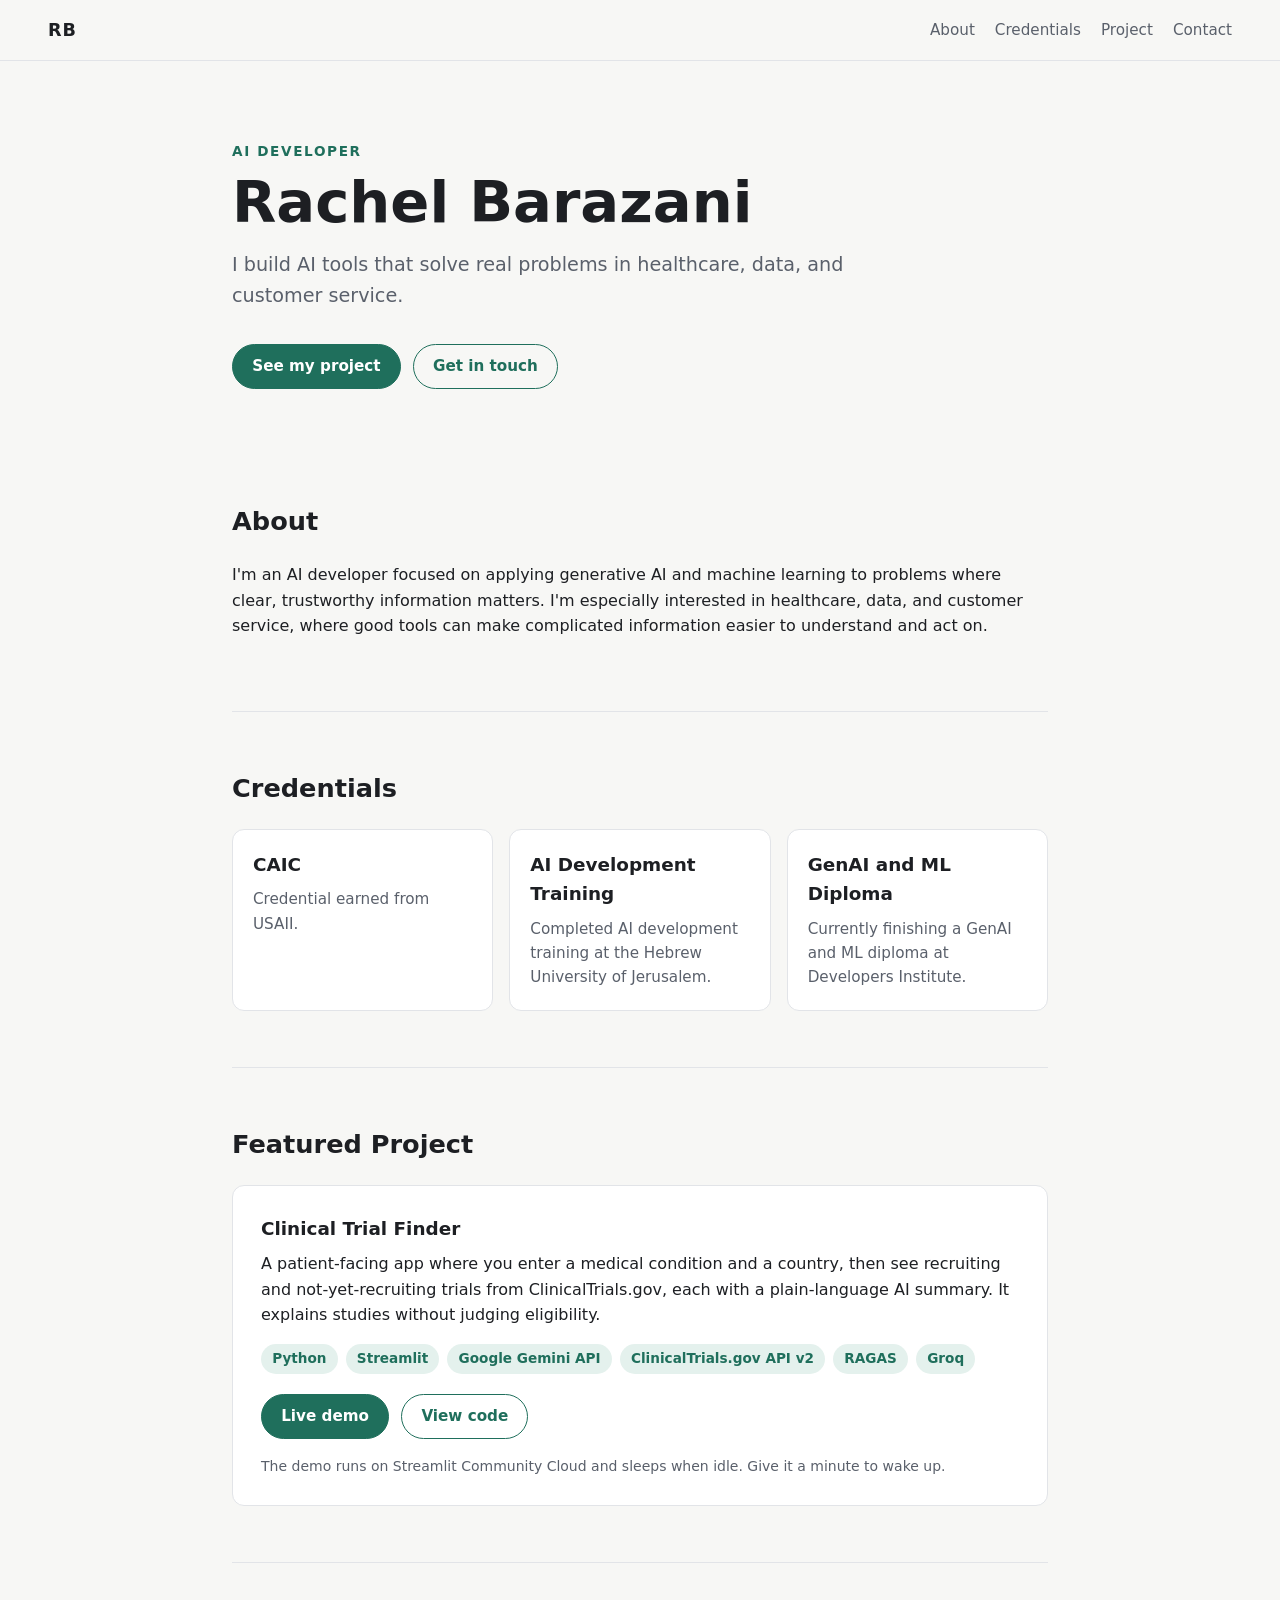
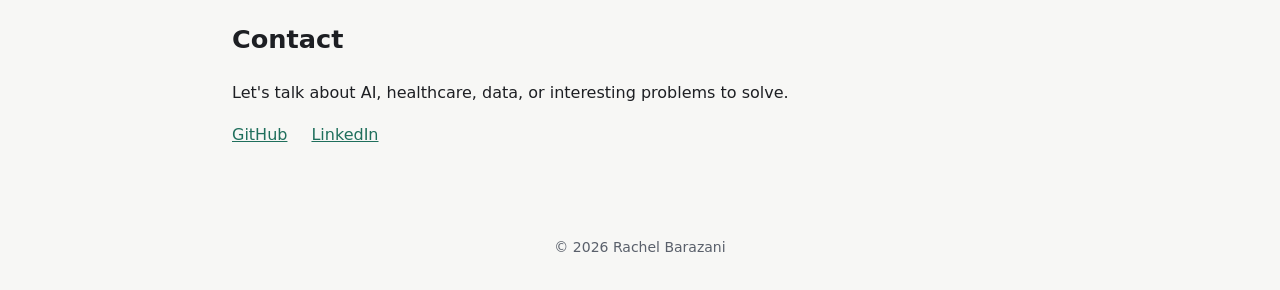
==== index.html @ ed65bde5 "Add files via upload" ====
<!DOCTYPE html>
<html lang="en">
<head>
  <meta charset="UTF-8">
  <meta name="viewport" content="width=device-width, initial-scale=1.0">
  <meta name="description" content="Rachel Barazani, AI developer building practical AI tools for healthcare, data, and customer service.">
  <title>Rachel Barazani | AI Developer</title>
  <link rel="stylesheet" href="style.css">
</head>
<body>

  <header class="site-header">
    <a href="#top" class="logo">RB</a>
    <nav>
      <a href="#about">About</a>
      <a href="#credentials">Credentials</a>
      <a href="#project">Project</a>
      <a href="#contact">Contact</a>
    </nav>
  </header>

  <main id="top">

    <section class="hero">
      <p class="eyebrow">AI Developer</p>
      <h1>Rachel Barazani</h1>
      <p class="lead">I build AI tools that solve real problems in healthcare, data, and customer service.</p>
      <div class="hero-actions">
        <a class="button primary" href="#project">See my project</a>
        <a class="button" href="#contact">Get in touch</a>
      </div>
    </section>

    <section id="about" class="section">
      <h2>About</h2>
      <p>
        I'm an AI developer focused on applying generative AI and machine learning to problems where clear,
        trustworthy information matters. I'm especially interested in healthcare, data, and customer service,
        where good tools can make complicated information easier to understand and act on.
      </p>
    </section>

    <section id="credentials" class="section">
      <h2>Credentials</h2>
      <ul class="cards">
        <li class="card">
          <h3>CAIC</h3>
          <p>Credential earned from USAII.</p>
        </li>
        <li class="card">
          <h3>AI Development Training</h3>
          <p>Completed AI development training at the Hebrew University of Jerusalem.</p>
        </li>
        <li class="card">
          <h3>GenAI and ML Diploma</h3>
          <p>Currently finishing a GenAI and ML diploma at Developers Institute.</p>
        </li>
      </ul>
    </section>

    <section id="project" class="section">
      <h2>Featured Project</h2>
      <article class="project">
        <h3>Clinical Trial Finder</h3>
        <p>
          A patient-facing app where you enter a medical condition and a country, then see recruiting and
          not-yet-recruiting trials from ClinicalTrials.gov, each with a plain-language AI summary.
          It explains studies without judging eligibility.
        </p>
        <ul class="tags" aria-label="Technologies used">
          <li>Python</li>
          <li>Streamlit</li>
          <li>Google Gemini API</li>
          <li>ClinicalTrials.gov API v2</li>
          <li>RAGAS</li>
          <li>Groq</li>
        </ul>
        <div class="project-links">
          <a class="button primary" href="https://clinicaltrialfinder.streamlit.app/" target="_blank" rel="noopener">Live demo</a>
          <a class="button" href="https://github.com/rochelle24-create/Clinical_Trial_Finder" target="_blank" rel="noopener">View code</a>
        </div>
        <p class="note">The demo runs on Streamlit Community Cloud and sleeps when idle. Give it a minute to wake up.</p>
      </article>
    </section>

    <section id="contact" class="section">
      <h2>Contact</h2>
      <p>Let's talk about AI, healthcare, data, or interesting problems to solve.</p>
      <ul class="contact-links">
        <li><a href="https://github.com/rochelle24-create" target="_blank" rel="noopener">GitHub</a></li>
        <!-- TODO: replace the placeholder LinkedIn URL with your real profile -->
        <li><a href="https://www.linkedin.com/in/your-profile" target="_blank" rel="noopener">LinkedIn</a></li>
      </ul>
    </section>

  </main>

  <footer class="site-footer">
    <p>&copy; <span id="year"></span> Rachel Barazani</p>
  </footer>

  <script>
    document.getElementById("year").textContent = new Date().getFullYear();
  </script>
</body>
</html>
---- style.css ----
:root {
  --bg: #f7f7f5;
  --surface: #ffffff;
  --text: #1d1f23;
  --muted: #5a606b;
  --accent: #1f6f5c;
  --accent-soft: #e4f1ed;
  --border: #e2e4e8;
  --radius: 12px;
  --max: 880px;
}

* { box-sizing: border-box; }

html { scroll-behavior: smooth; }

body {
  margin: 0;
  font-family: system-ui, -apple-system, "Segoe UI", Roboto, "Helvetica Neue", Arial, sans-serif;
  line-height: 1.6;
  color: var(--text);
  background: var(--bg);
}

a { color: var(--accent); }

/* Header */
.site-header {
  position: sticky;
  top: 0;
  z-index: 10;
  display: flex;
  align-items: center;
  justify-content: space-between;
  padding: 1rem clamp(1.25rem, 5vw, 3rem);
  background: rgba(247, 247, 245, 0.92);
  backdrop-filter: blur(6px);
  border-bottom: 1px solid var(--border);
}

.logo {
  font-weight: 700;
  font-size: 1.1rem;
  text-decoration: none;
  color: var(--text);
  letter-spacing: 0.05em;
}

.site-header nav {
  display: flex;
  gap: 1.25rem;
  flex-wrap: wrap;
}

.site-header nav a {
  text-decoration: none;
  color: var(--muted);
  font-size: 0.95rem;
}

.site-header nav a:hover { color: var(--accent); }

/* Layout */
main {
  max-width: var(--max);
  margin: 0 auto;
  padding: 0 clamp(1.25rem, 5vw, 2rem);
}

.section {
  padding: 3.5rem 0;
  border-bottom: 1px solid var(--border);
}

.section:last-child { border-bottom: none; }

h2 {
  font-size: 1.6rem;
  margin: 0 0 1.25rem;
}

h3 {
  font-size: 1.15rem;
  margin: 0 0 0.5rem;
}

/* Hero */
.hero {
  padding: 5rem 0 3.5rem;
}

.eyebrow {
  margin: 0 0 0.5rem;
  color: var(--accent);
  font-weight: 600;
  text-transform: uppercase;
  letter-spacing: 0.12em;
  font-size: 0.85rem;
}

.hero h1 {
  font-size: clamp(2.4rem, 6vw, 3.6rem);
  line-height: 1.1;
  margin: 0 0 1rem;
}

.lead {
  font-size: 1.2rem;
  color: var(--muted);
  max-width: 40rem;
  margin: 0 0 2rem;
}

/* Buttons */
.hero-actions,
.project-links {
  display: flex;
  gap: 0.75rem;
  flex-wrap: wrap;
}

.button {
  display: inline-block;
  padding: 0.6rem 1.2rem;
  border-radius: 999px;
  border: 1px solid var(--accent);
  color: var(--accent);
  text-decoration: none;
  font-weight: 600;
  font-size: 0.95rem;
  background: transparent;
}

.button:hover { background: var(--accent-soft); }

.button.primary {
  background: var(--accent);
  color: #fff;
}

.button.primary:hover {
  background: #185a4a;
  color: #fff;
}

/* Cards */
.cards {
  list-style: none;
  padding: 0;
  margin: 0;
  display: grid;
  gap: 1rem;
  grid-template-columns: repeat(auto-fit, minmax(230px, 1fr));
}

.card {
  background: var(--surface);
  border: 1px solid var(--border);
  border-radius: var(--radius);
  padding: 1.25rem;
}

.card p { margin: 0; color: var(--muted); font-size: 0.95rem; }

/* Project */
.project {
  background: var(--surface);
  border: 1px solid var(--border);
  border-radius: var(--radius);
  padding: 1.75rem;
}

.project p { margin: 0 0 1rem; }

.tags {
  list-style: none;
  padding: 0;
  margin: 0 0 1.25rem;
  display: flex;
  flex-wrap: wrap;
  gap: 0.5rem;
}

.tags li {
  background: var(--accent-soft);
  color: var(--accent);
  padding: 0.25rem 0.7rem;
  border-radius: 999px;
  font-size: 0.85rem;
  font-weight: 600;
}

.note {
  margin: 1rem 0 0 !important;
  color: var(--muted);
  font-size: 0.875rem;
}

/* Contact */
.contact-links {
  list-style: none;
  padding: 0;
  margin: 1rem 0 0;
  display: flex;
  gap: 1.5rem;
  flex-wrap: wrap;
}

/* Footer */
.site-footer {
  text-align: center;
  color: var(--muted);
  font-size: 0.875rem;
  padding: 2rem 1rem;
}

.site-footer p { margin: 0; }

/* Small screens */
@media (max-width: 560px) {
  .site-header { flex-direction: column; gap: 0.75rem; }
  .hero { padding-top: 3rem; }
}

@media (prefers-reduced-motion: reduce) {
  html { scroll-behavior: auto; }
}
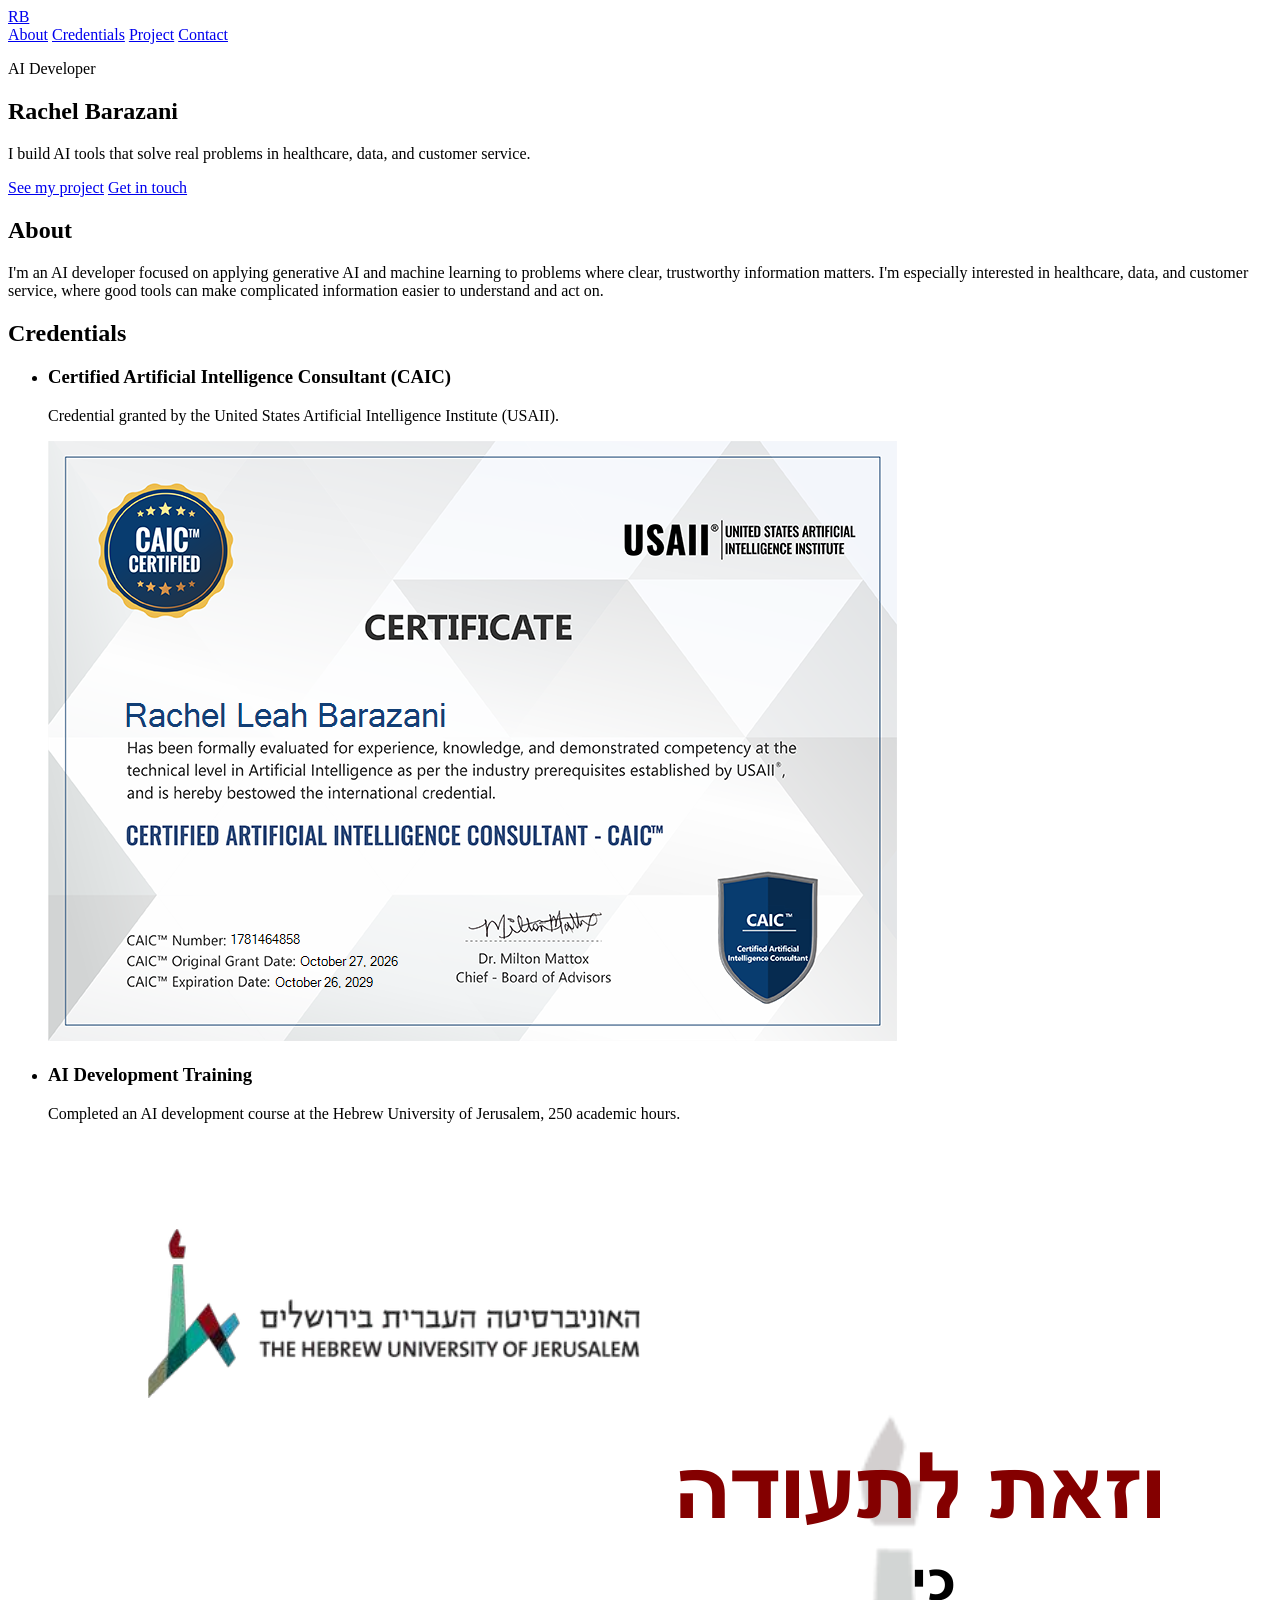
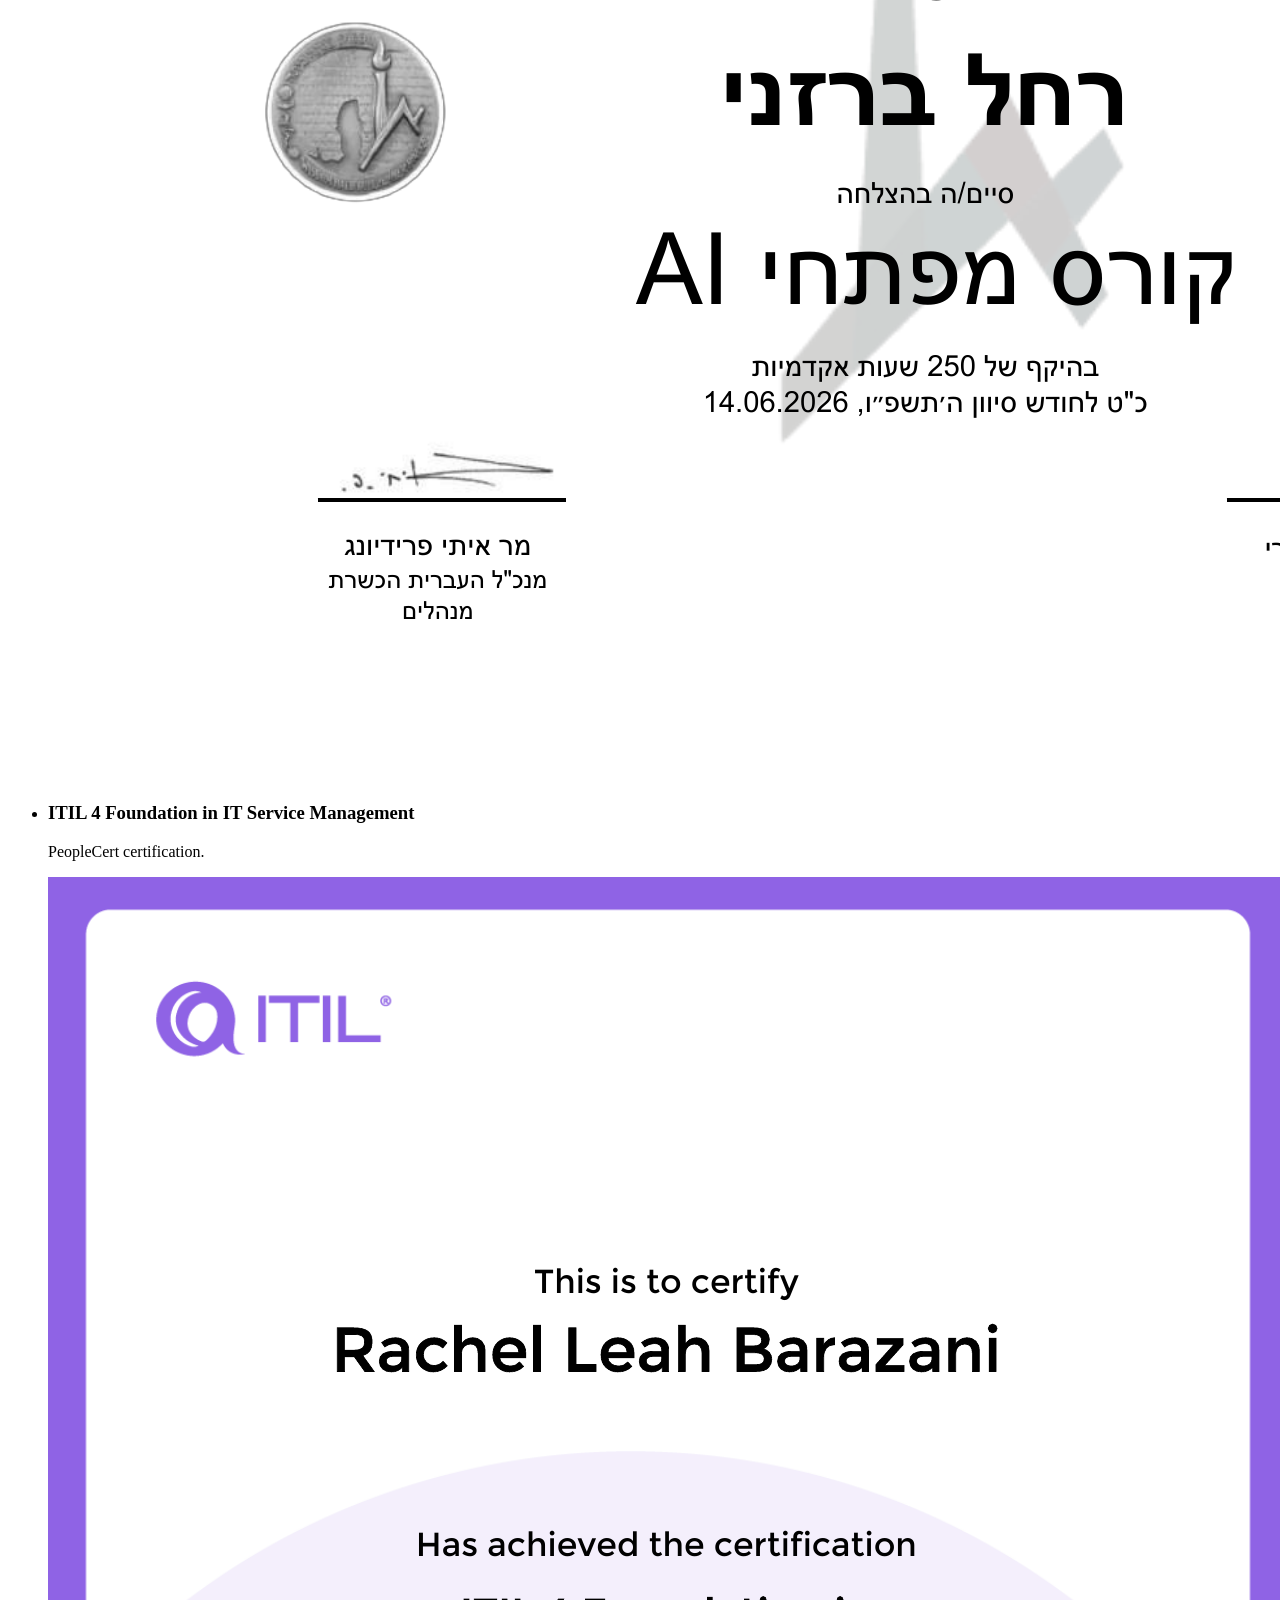
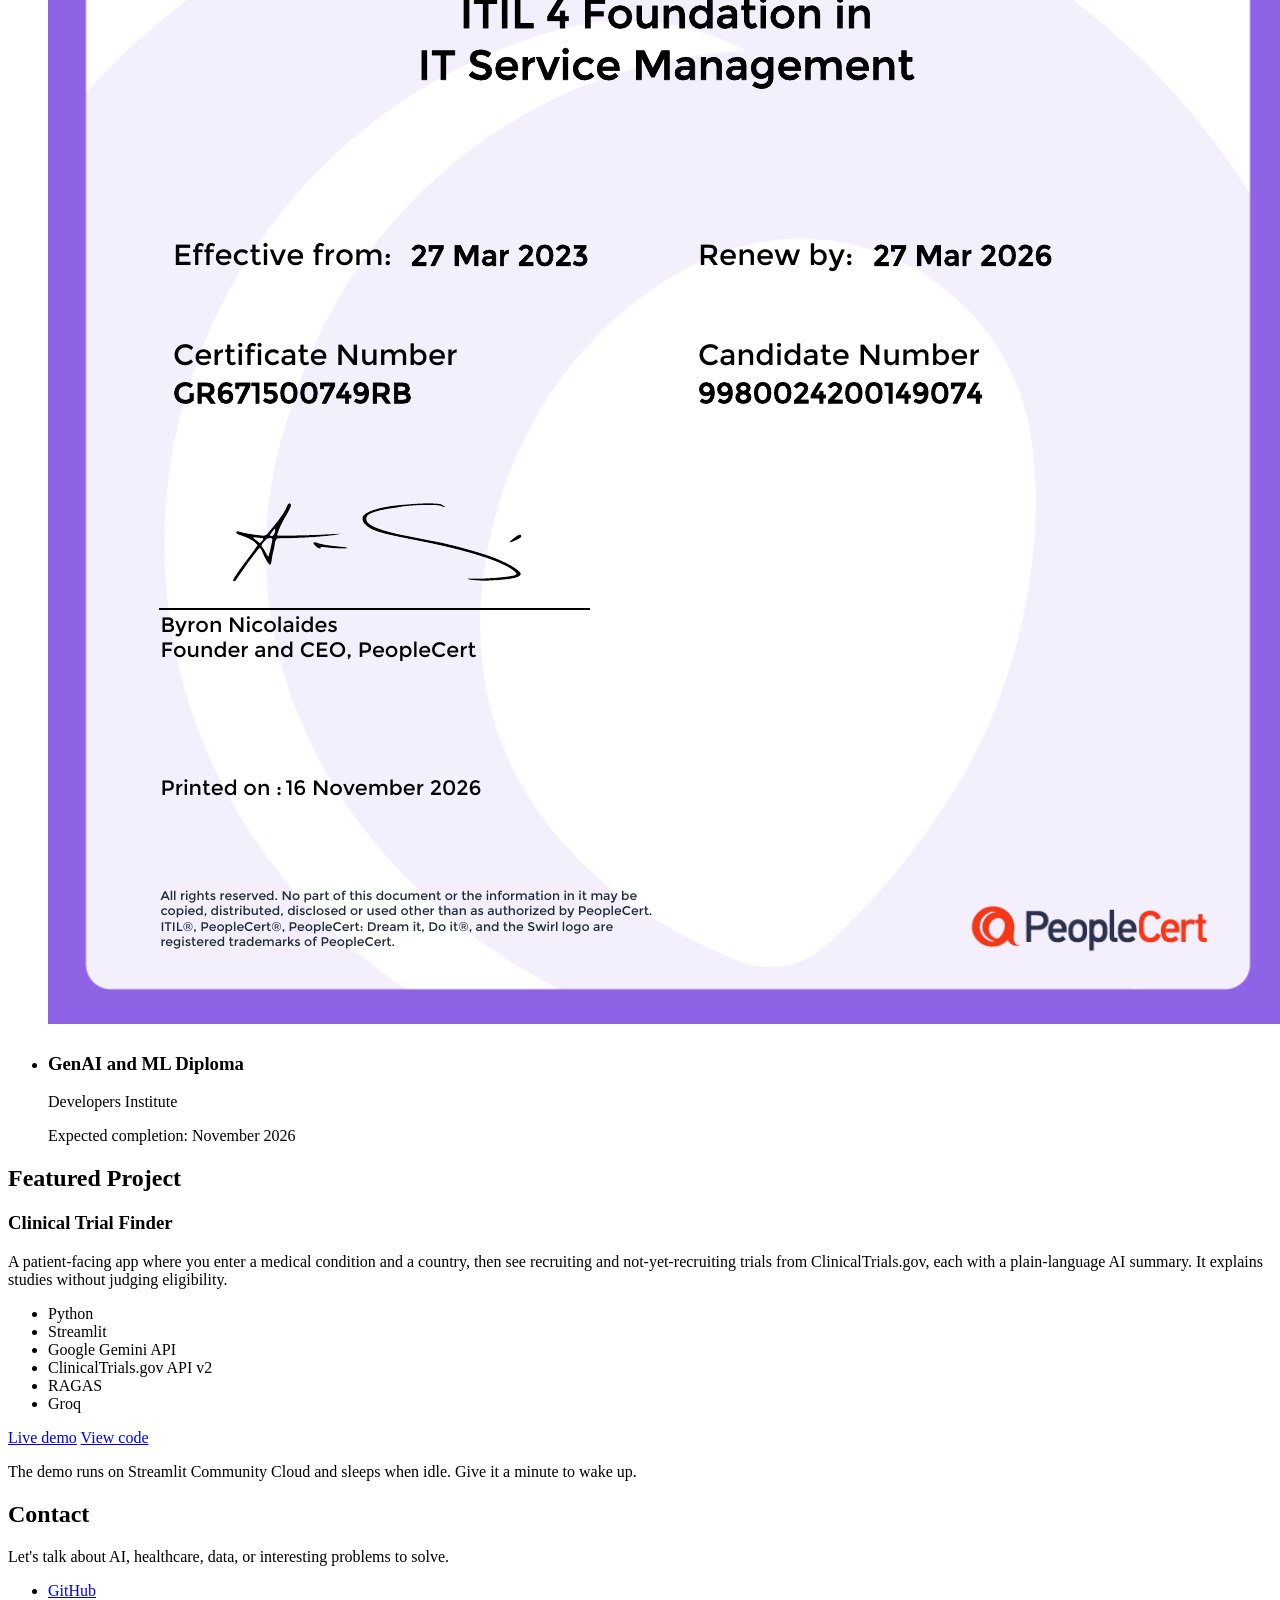
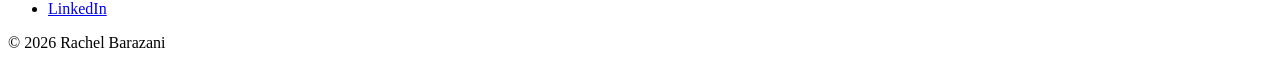
==== commit b8c6b703: "Rename index (1).html to index.html" ====
--- a/index.html
+++ b/index.html
@@ -42,18 +42,26 @@
 
     <section id="credentials" class="section">
       <h2>Credentials</h2>
-      <ul class="cards">
+      <ul class="cards cert-list">
         <li class="card">
-          <h3>CAIC</h3>
-          <p>Credential earned from USAII.</p>
+          <h3>Certified Artificial Intelligence Consultant (CAIC)</h3>
+          <p>Credential granted by the United States Artificial Intelligence Institute (USAII).</p>
+          <img class="cert-img" src="caic-certificate.png" alt="CAIC certificate issued to Rachel Leah Barazani by USAII">
         </li>
         <li class="card">
           <h3>AI Development Training</h3>
-          <p>Completed AI development training at the Hebrew University of Jerusalem.</p>
+          <p>Completed an AI development course at the Hebrew University of Jerusalem, 250 academic hours.</p>
+          <img class="cert-img" src="ai-course-certificate.png" alt="Hebrew University of Jerusalem certificate of completion for an AI developer course, issued to Rachel Barazani">
         </li>
         <li class="card">
+          <h3>ITIL 4 Foundation in IT Service Management</h3>
+          <p>PeopleCert certification.</p>
+          <img class="cert-img" src="itil-certificate.png" alt="ITIL 4 Foundation in IT Service Management certificate issued to Rachel Leah Barazani">
+        </li>
+        <li class="card card-placeholder">
           <h3>GenAI and ML Diploma</h3>
-          <p>Currently finishing a GenAI and ML diploma at Developers Institute.</p>
+          <p>Developers Institute</p>
+          <p class="note">Expected completion: November 2026</p>
         </li>
       </ul>
     </section>
@@ -88,8 +96,7 @@
       <p>Let's talk about AI, healthcare, data, or interesting problems to solve.</p>
       <ul class="contact-links">
         <li><a href="https://github.com/rochelle24-create" target="_blank" rel="noopener">GitHub</a></li>
-        <!-- TODO: replace the placeholder LinkedIn URL with your real profile -->
-        <li><a href="https://www.linkedin.com/in/your-profile" target="_blank" rel="noopener">LinkedIn</a></li>
+        <li><a href="https://www.linkedin.com/in/rachel-barazani/" target="_blank" rel="noopener">LinkedIn</a></li>
       </ul>
     </section>
 
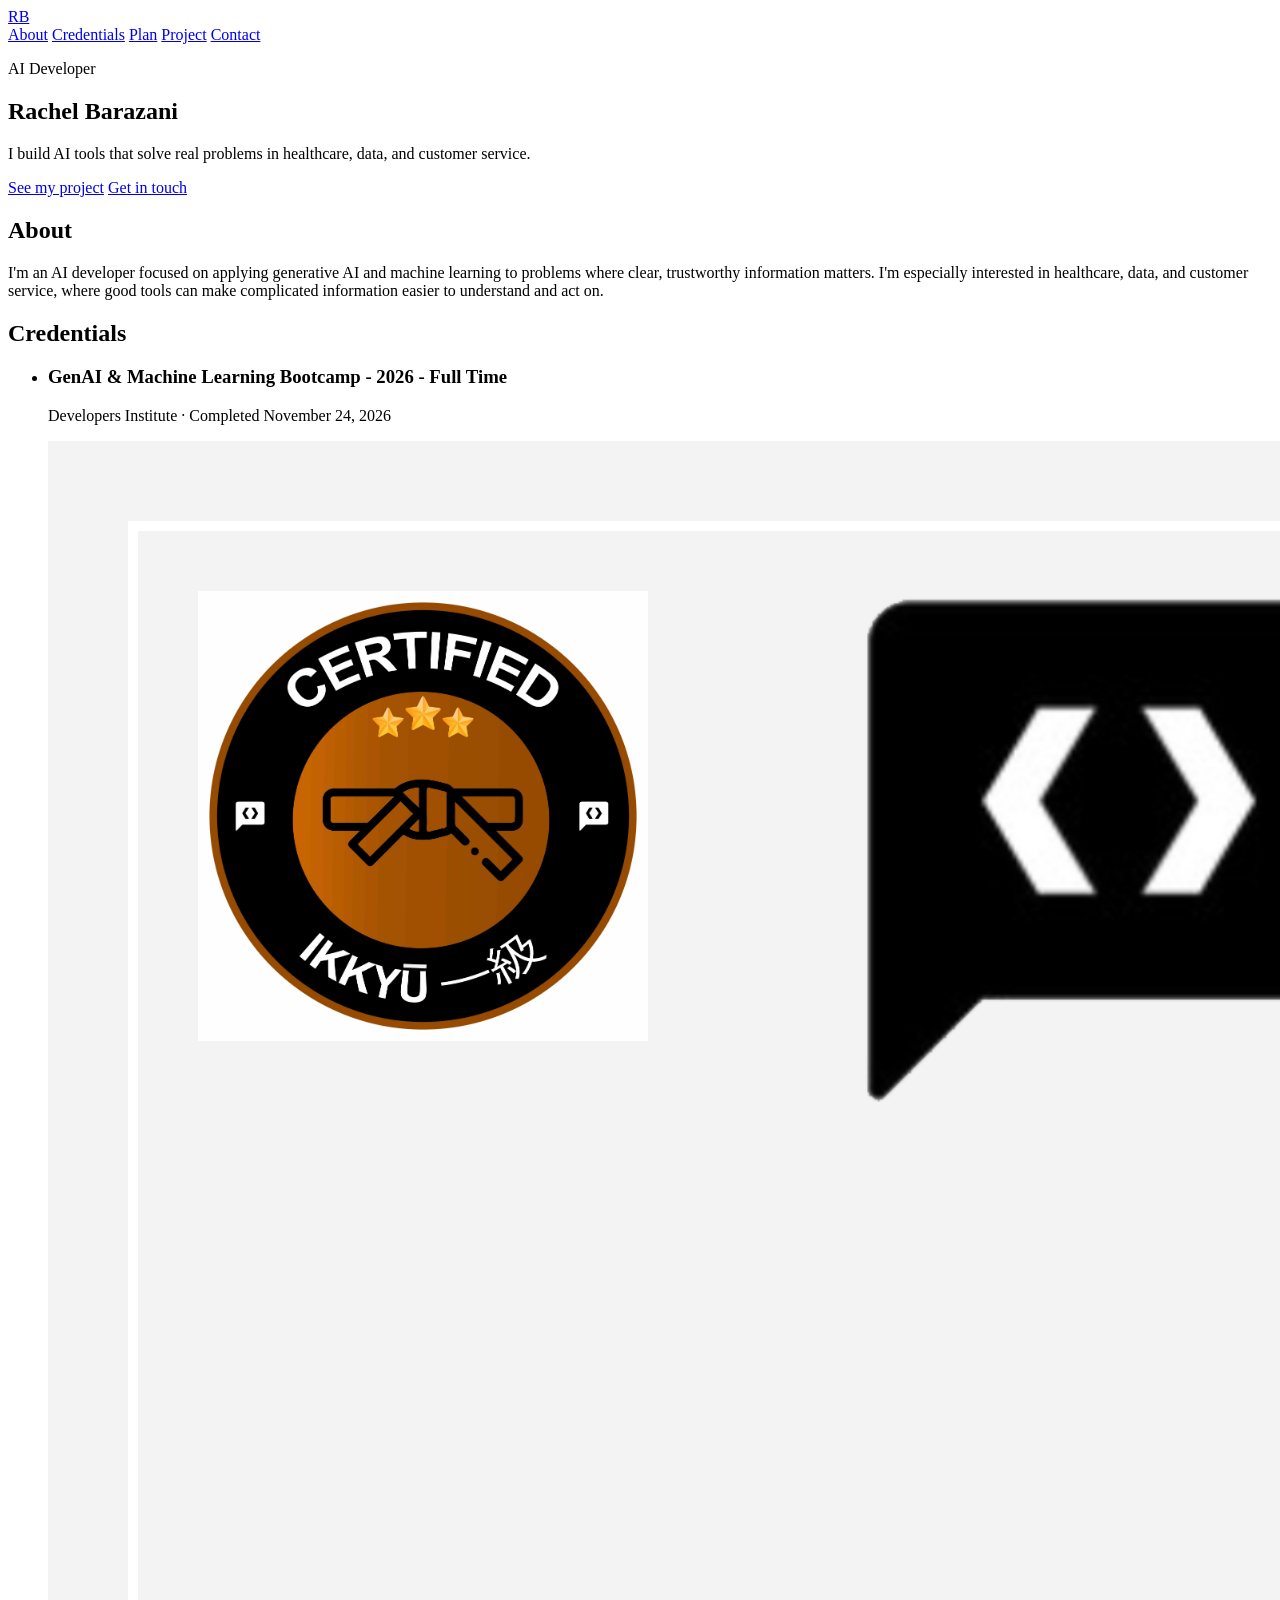
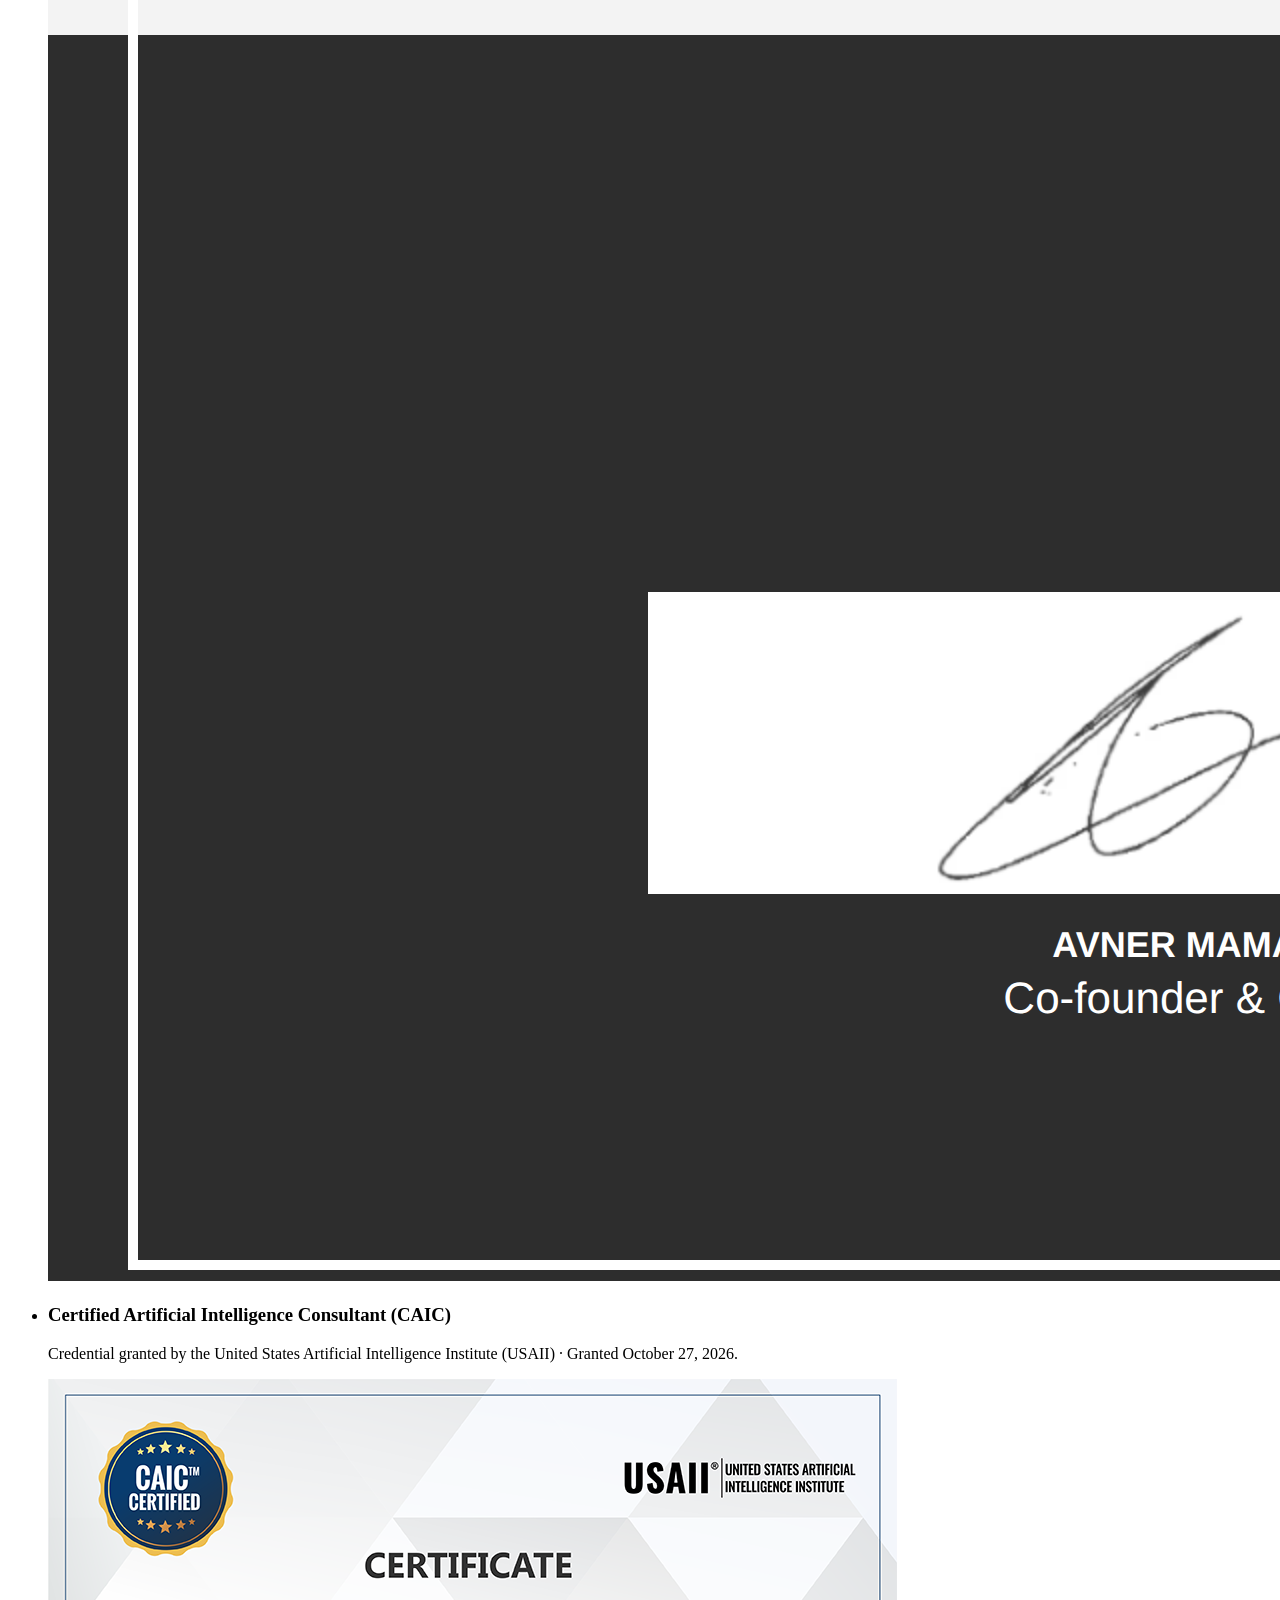
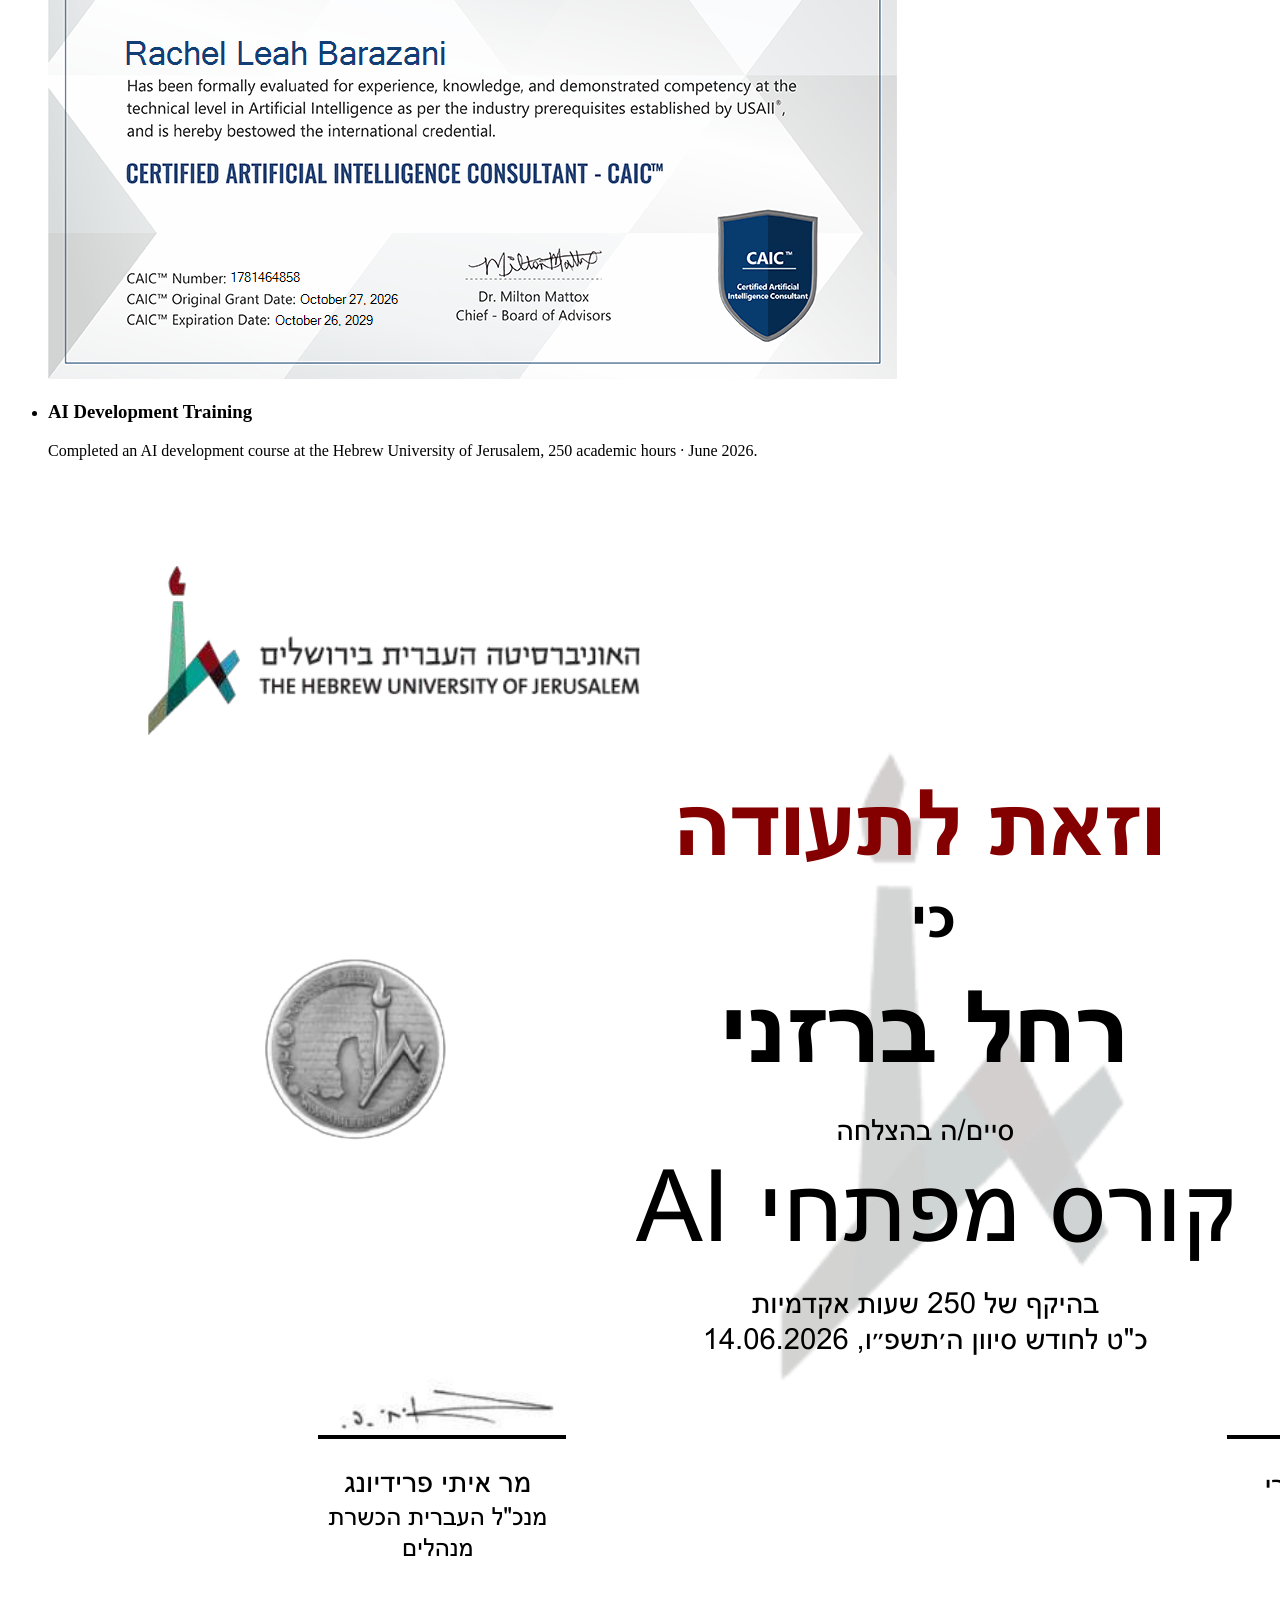
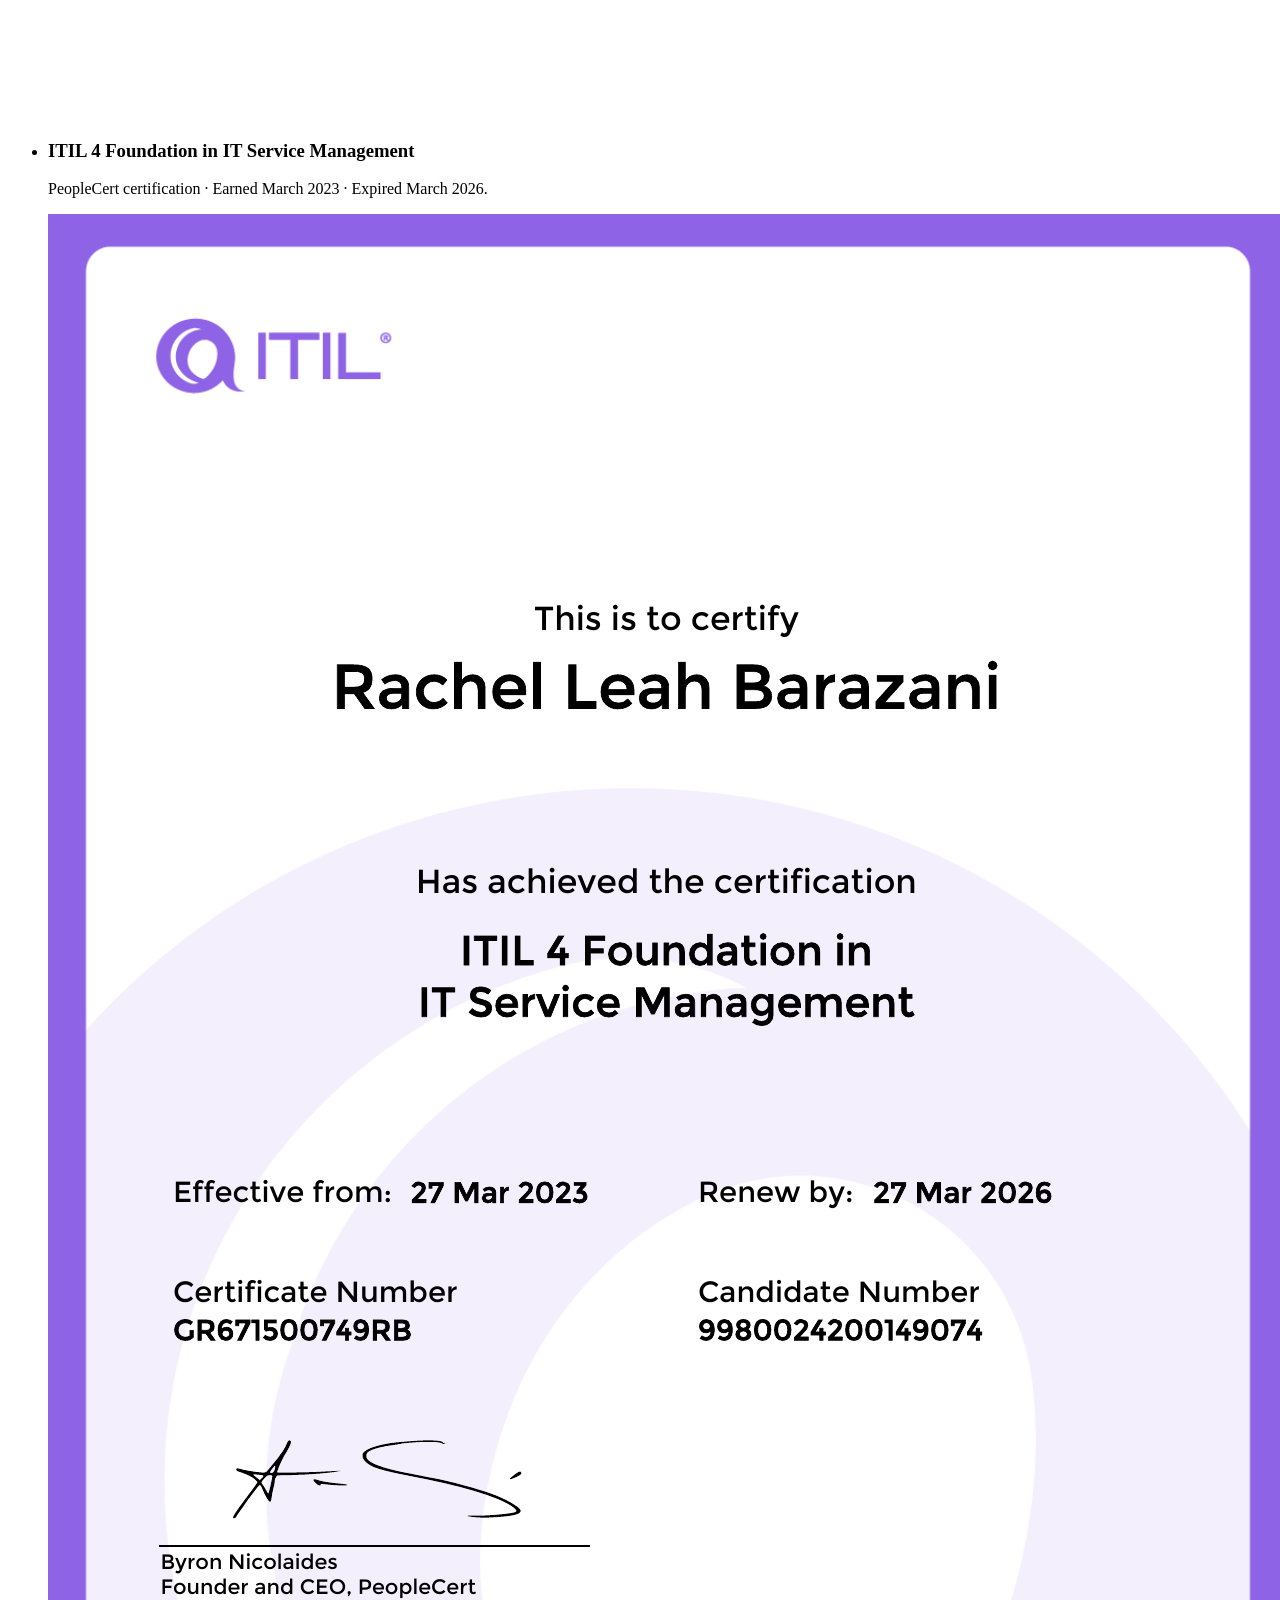
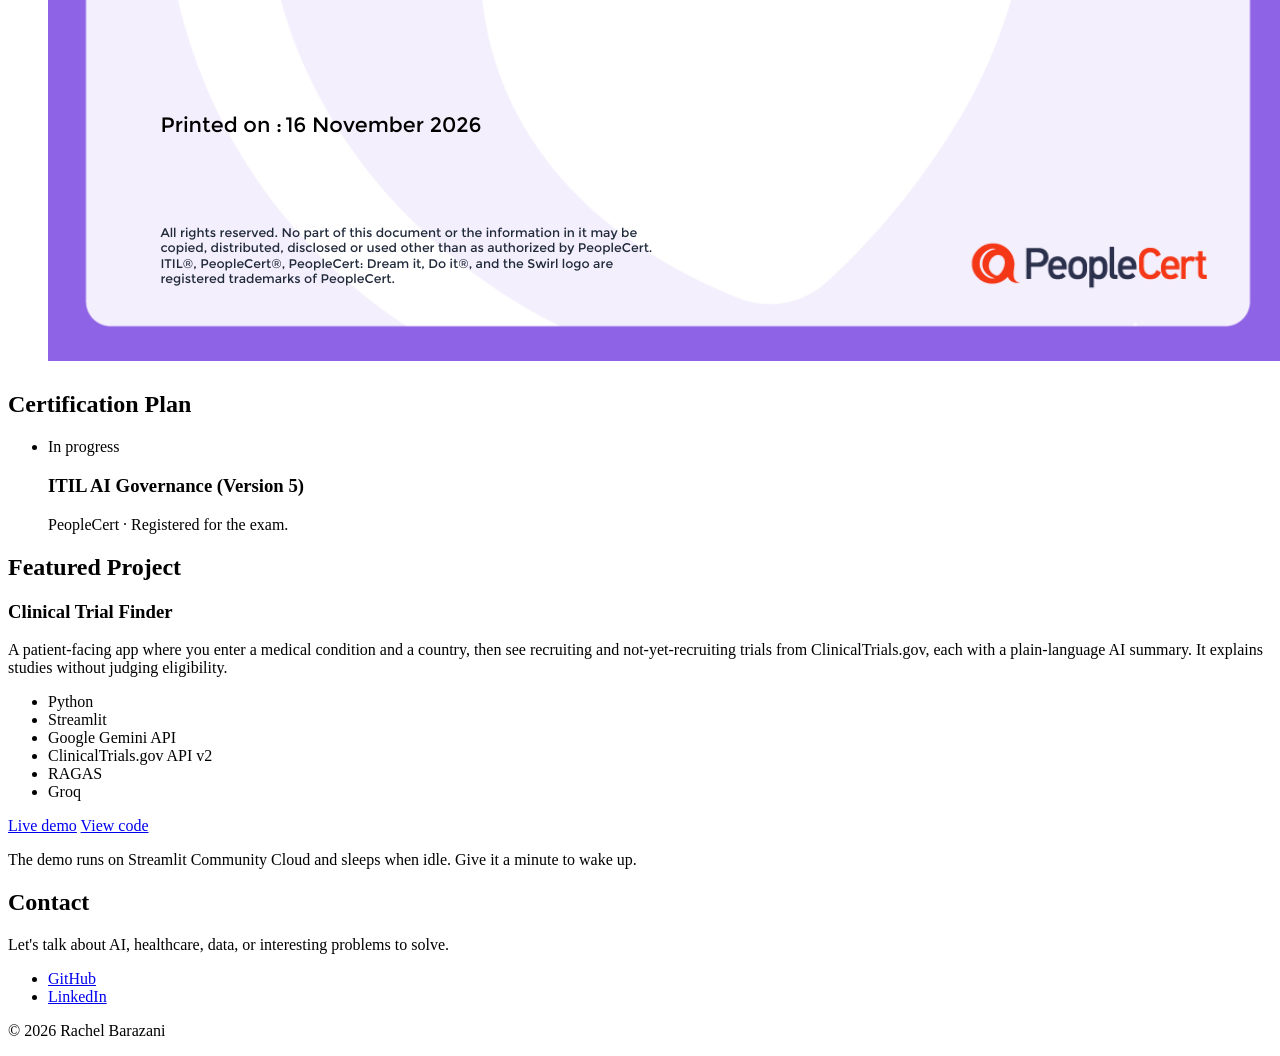
==== commit 43d362bf: "Rename index (2).html to index.html" ====
--- a/index.html
+++ b/index.html
@@ -14,6 +14,7 @@
     <nav>
       <a href="#about">About</a>
       <a href="#credentials">Credentials</a>
+      <a href="#plan">Plan</a>
       <a href="#project">Project</a>
       <a href="#contact">Contact</a>
     </nav>
@@ -44,24 +45,35 @@
       <h2>Credentials</h2>
       <ul class="cards cert-list">
         <li class="card">
+          <h3>GenAI &amp; Machine Learning Bootcamp - 2026 - Full Time</h3>
+          <p>Developers Institute · Completed November 24, 2026</p>
+          <img class="cert-img" src="genai-ml-certificate.png" alt="Developers Institute certificate of completion for the GenAI &amp; Machine Learning Bootcamp - 2026 - Full Time, issued to Rachel Barazani">
+        </li>
+        <li class="card">
           <h3>Certified Artificial Intelligence Consultant (CAIC)</h3>
-          <p>Credential granted by the United States Artificial Intelligence Institute (USAII).</p>
+          <p>Credential granted by the United States Artificial Intelligence Institute (USAII) · Granted October 27, 2026.</p>
           <img class="cert-img" src="caic-certificate.png" alt="CAIC certificate issued to Rachel Leah Barazani by USAII">
         </li>
         <li class="card">
           <h3>AI Development Training</h3>
-          <p>Completed an AI development course at the Hebrew University of Jerusalem, 250 academic hours.</p>
+          <p>Completed an AI development course at the Hebrew University of Jerusalem, 250 academic hours · June 2026.</p>
           <img class="cert-img" src="ai-course-certificate.png" alt="Hebrew University of Jerusalem certificate of completion for an AI developer course, issued to Rachel Barazani">
         </li>
         <li class="card">
           <h3>ITIL 4 Foundation in IT Service Management</h3>
-          <p>PeopleCert certification.</p>
+          <p>PeopleCert certification · Earned March 2023 · Expired March 2026.</p>
           <img class="cert-img" src="itil-certificate.png" alt="ITIL 4 Foundation in IT Service Management certificate issued to Rachel Leah Barazani">
         </li>
-        <li class="card card-placeholder">
-          <h3>GenAI and ML Diploma</h3>
-          <p>Developers Institute</p>
-          <p class="note">Expected completion: November 2026</p>
+      </ul>
+    </section>
+
+    <section id="plan" class="section">
+      <h2>Certification Plan</h2>
+      <ul class="cards cert-list">
+        <li class="card">
+          <span class="status">In progress</span>
+          <h3>ITIL AI Governance (Version 5)</h3>
+          <p>PeopleCert · Registered for the exam.</p>
         </li>
       </ul>
     </section>
